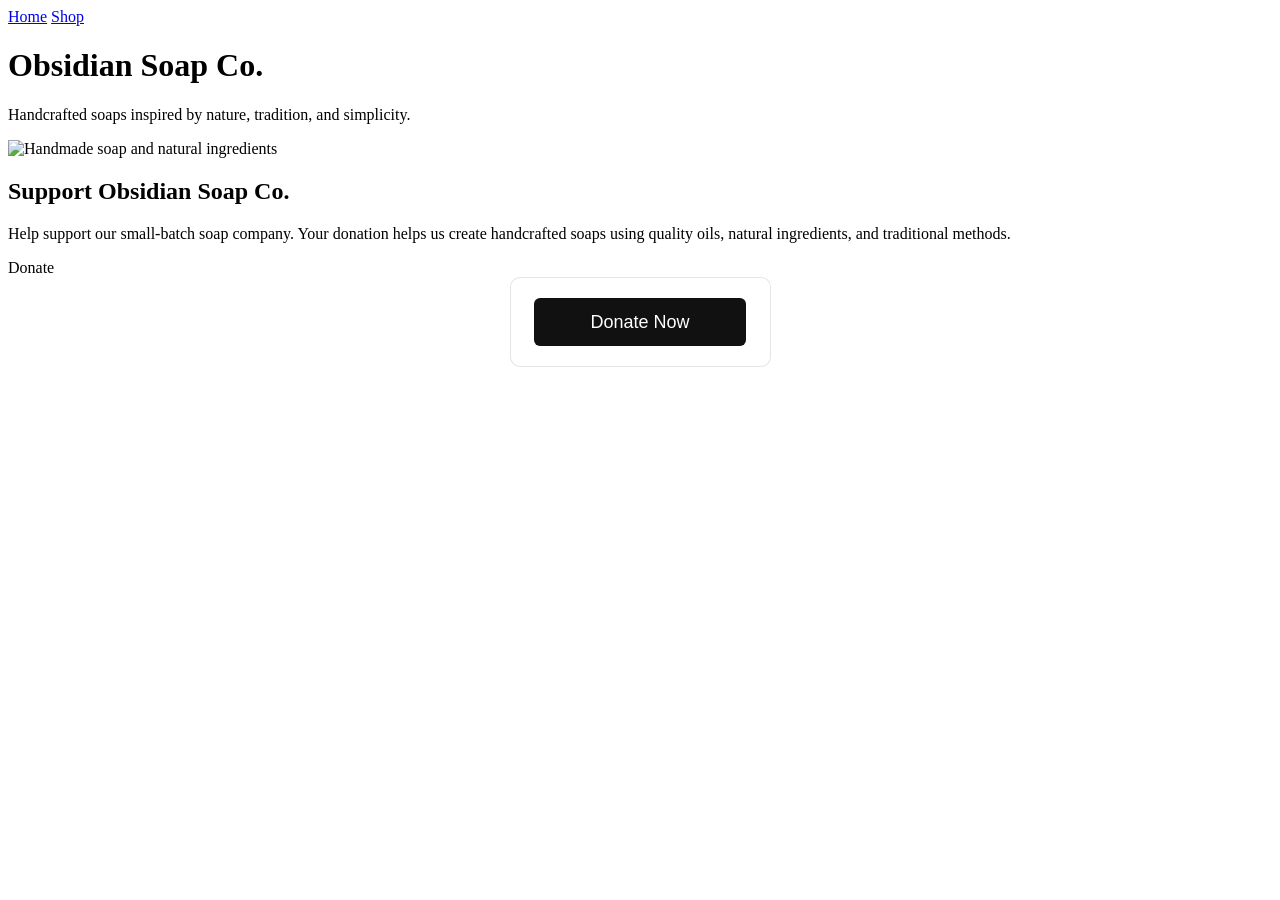
==== shop.html @ 2a1c5272 "Update shop.html" ====
<!DOCTYPE html>
<html>
<head>
    <title>Obsidian Soap Co. | Shop</title>
    <link rel="stylesheet" href="style.css">
</head>

<body>

<nav>
    <a href="index.html">Home</a>
    <a href="shop.html">Shop</a>
</nav>


<header class="shop-header">
    <h1>Obsidian Soap Co.</h1>
    <p>Handcrafted soaps inspired by nature, tradition, and simplicity.</p>
</header>


<section class="products">

    <div class="product-card">

        <img src="https://pixabay.com/images/download/x-2055680_1920.jpg" 
        alt="Handmade soap and natural ingredients">


        <div class="product-info">

            <h2>Support Obsidian Soap Co.</h2>

            <p>
                Help support our small-batch soap company. 
                Your donation helps us create handcrafted soaps 
                using quality oils, natural ingredients, and traditional methods.
            </p>


            <div class="price">
                Donate
            </div>


            <!-- Square Payment Button -->
            <div style="
              overflow: auto;
              display: flex;
              flex-direction: column;
              justify-content: flex-end;
              align-items: center;
              width: 259px;
              background: #FFFFFF;
              border: 1px solid rgba(0, 0, 0, 0.1);
              border-radius: 10px;
              font-family: Helvetica, Arial, sans-serif;
              margin:auto;
              ">

              <div style="padding:20px;">

                <a target="_blank" 
                href="https://square.link/u/G4hGdfsR?src=embed"
                style="
                display:inline-block;
                font-size:18px;
                line-height:48px;
                height:48px;
                color:white;
                min-width:212px;
                background-color:#111;
                text-align:center;
                text-decoration:none;
                border-radius:6px;
                ">
                Donate Now
                </a>

              </div>

            </div>


        </div>

    </div>

</section>


</body>
</html>
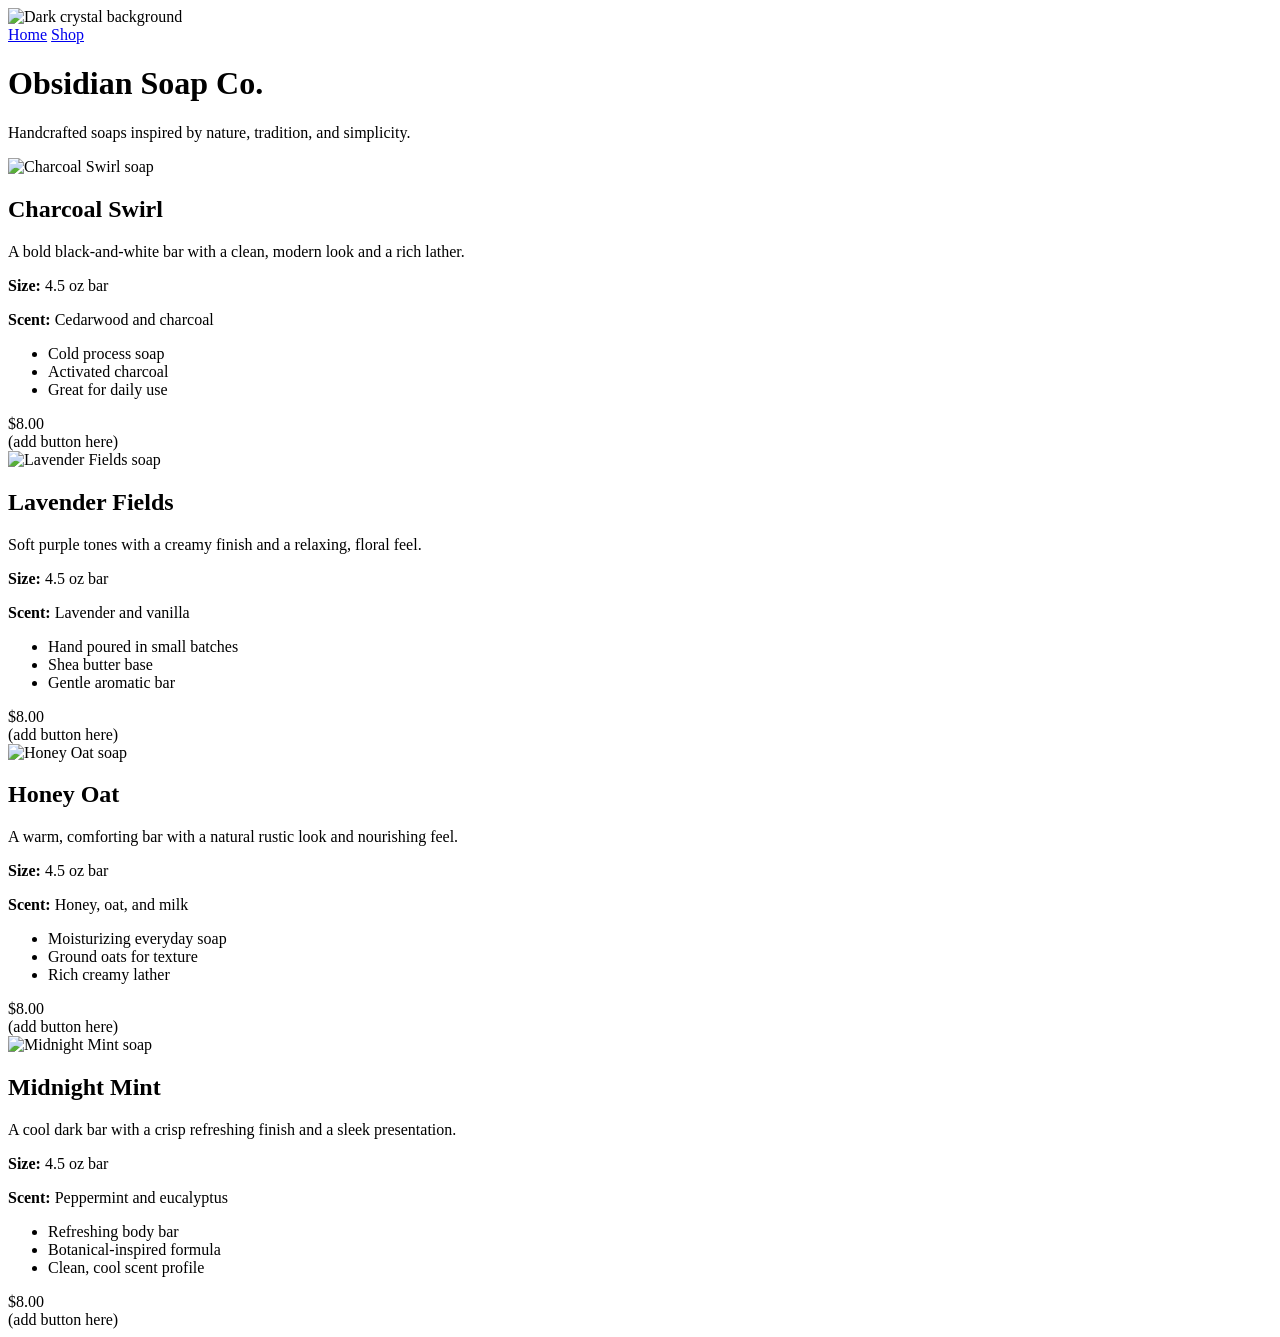
==== commit cedb6684: "Update shop.html" ====
--- a/shop.html
+++ b/shop.html
@@ -1,93 +1,138 @@
 <!DOCTYPE html>
-<html>
+<html lang="en">
 <head>
+    <meta charset="UTF-8">
+    <meta name="viewport" content="width=device-width, initial-scale=1.0">
+    <meta name="viewport" content="width=device-width, initial-scale=1.0">
     <title>Obsidian Soap Co. | Shop</title>
     <link rel="stylesheet" href="style.css">
+    <link rel="preconnect" href="https://fonts.googleapis.com">
+    <link rel="preconnect" href="https://fonts.gstatic.com" crossorigin>
+    <link href="https://fonts.googleapis.com/css2?family=Playfair+Display:wght@700;800&family=Poppins:wght@300;400;500;600&display=swap" rel="stylesheet">
 </head>
-
 <body>
 
-<nav>
+<div class="page-bg">
+    <img src="images/shop-back-ground.jpg" alt="Dark crystal background">
+</div>
+<div class="page-overlay"></div>
+
+<nav class="top-nav">
     <a href="index.html">Home</a>
     <a href="shop.html">Shop</a>
 </nav>
-
 
 <header class="shop-header">
     <h1>Obsidian Soap Co.</h1>
     <p>Handcrafted soaps inspired by nature, tradition, and simplicity.</p>
 </header>
 
+<main class="shop-main">
 
-<section class="products">
+    <section class="products">
 
-    <div class="product-card">
+        <article class="product-card">
+            <img src="images/soap1.jpg" alt="Charcoal Swirl soap">
+            <div class="product-info">
+                <h2>Charcoal Swirl</h2>
+                <p class="description">
+                    A bold black-and-white bar with a clean, modern look and a rich lather.
+                </p>
 
-        <img src="https://pixabay.com/images/download/x-2055680_1920.jpg" 
-        alt="Handmade soap and natural ingredients">
+                <p><strong>Size:</strong> 4.5 oz bar</p>
+                <p><strong>Scent:</strong> Cedarwood and charcoal</p>
 
+                <ul class="product-list">
+                    <li>Cold process soap</li>
+                    <li>Activated charcoal</li>
+                    <li>Great for daily use</li>
+                </ul>
 
-        <div class="product-info">
+                <div class="price">$8.00</div>
 
-            <h2>Support Obsidian Soap Co.</h2>
+                <div class="square-placeholder">
+                    (add button here)
+                </div>
+            </div>
+        </article>
 
-            <p>
-                Help support our small-batch soap company. 
-                Your donation helps us create handcrafted soaps 
-                using quality oils, natural ingredients, and traditional methods.
-            </p>
+        <article class="product-card">
+            <img src="images/soap2.jpg" alt="Lavender Fields soap">
+            <div class="product-info">
+                <h2>Lavender Fields</h2>
+                <p class="description">
+                    Soft purple tones with a creamy finish and a relaxing, floral feel.
+                </p>
 
+                <p><strong>Size:</strong> 4.5 oz bar</p>
+                <p><strong>Scent:</strong> Lavender and vanilla</p>
 
-            <div class="price">
-                Donate
+                <ul class="product-list">
+                    <li>Hand poured in small batches</li>
+                    <li>Shea butter base</li>
+                    <li>Gentle aromatic bar</li>
+                </ul>
+
+                <div class="price">$8.00</div>
+
+                <div class="square-placeholder">
+                    (add button here)
+                </div>
             </div>
+        </article>
 
+        <article class="product-card">
+            <img src="images/soap3.jpg" alt="Honey Oat soap">
+            <div class="product-info">
+                <h2>Honey Oat</h2>
+                <p class="description">
+                    A warm, comforting bar with a natural rustic look and nourishing feel.
+                </p>
 
-            <!-- Square Payment Button -->
-            <div style="
-              overflow: auto;
-              display: flex;
-              flex-direction: column;
-              justify-content: flex-end;
-              align-items: center;
-              width: 259px;
-              background: #FFFFFF;
-              border: 1px solid rgba(0, 0, 0, 0.1);
-              border-radius: 10px;
-              font-family: Helvetica, Arial, sans-serif;
-              margin:auto;
-              ">
+                <p><strong>Size:</strong> 4.5 oz bar</p>
+                <p><strong>Scent:</strong> Honey, oat, and milk</p>
 
-              <div style="padding:20px;">
+                <ul class="product-list">
+                    <li>Moisturizing everyday soap</li>
+                    <li>Ground oats for texture</li>
+                    <li>Rich creamy lather</li>
+                </ul>
 
-                <a target="_blank" 
-                href="https://square.link/u/G4hGdfsR?src=embed"
-                style="
-                display:inline-block;
-                font-size:18px;
-                line-height:48px;
-                height:48px;
-                color:white;
-                min-width:212px;
-                background-color:#111;
-                text-align:center;
-                text-decoration:none;
-                border-radius:6px;
-                ">
-                Donate Now
-                </a>
+                <div class="price">$8.00</div>
 
-              </div>
+                <div class="square-placeholder">
+                    (add button here)
+                </div>
+            </div>
+        </article>
 
+        <article class="product-card">
+            <img src="images/soap4.jpg" alt="Midnight Mint soap">
+            <div class="product-info">
+                <h2>Midnight Mint</h2>
+                <p class="description">
+                    A cool dark bar with a crisp refreshing finish and a sleek presentation.
+                </p>
+
+                <p><strong>Size:</strong> 4.5 oz bar</p>
+                <p><strong>Scent:</strong> Peppermint and eucalyptus</p>
+
+                <ul class="product-list">
+                    <li>Refreshing body bar</li>
+                    <li>Botanical-inspired formula</li>
+                    <li>Clean, cool scent profile</li>
+                </ul>
+
+                <div class="price">$8.00</div>
+
+                <div class="square-placeholder">
+                    (add button here)
+                </div>
             </div>
+        </article>
 
-
-        </div>
-
-    </div>
-
-</section>
-
+    </section>
+</main>
 
 </body>
 </html>
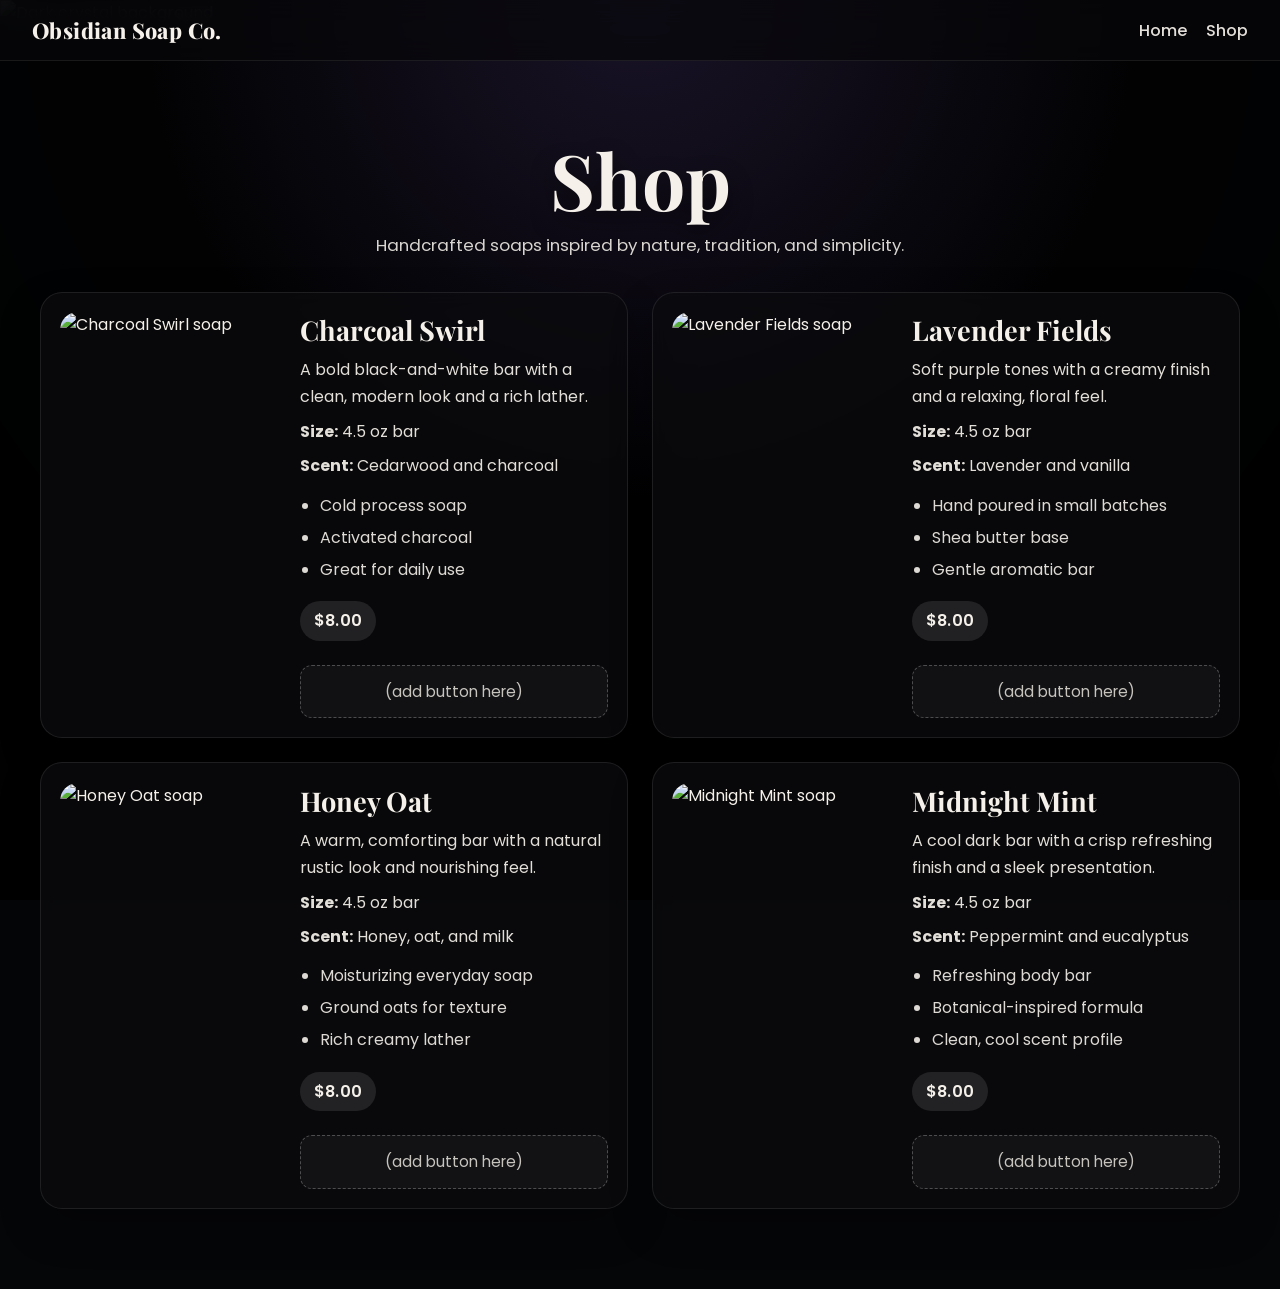
==== commit e5003110: "Update shop.html" ====
--- a/shop.html
+++ b/shop.html
@@ -3,34 +3,34 @@
 <head>
     <meta charset="UTF-8">
     <meta name="viewport" content="width=device-width, initial-scale=1.0">
-    <meta name="viewport" content="width=device-width, initial-scale=1.0">
     <title>Obsidian Soap Co. | Shop</title>
-    <link rel="stylesheet" href="style.css">
+    <link rel="stylesheet" href="css/style.css">
     <link rel="preconnect" href="https://fonts.googleapis.com">
     <link rel="preconnect" href="https://fonts.gstatic.com" crossorigin>
     <link href="https://fonts.googleapis.com/css2?family=Playfair+Display:wght@700;800&family=Poppins:wght@300;400;500;600&display=swap" rel="stylesheet">
 </head>
-<body>
+<body class="shop-page">
+
+<header class="site-header">
+    <div class="logo">Obsidian Soap Co.</div>
+    <nav>
+        <a href="index.html">Home</a>
+        <a href="shop.html">Shop</a>
+    </nav>
+</header>
 
 <div class="page-bg">
     <img src="images/shop-back-ground.jpg" alt="Dark crystal background">
 </div>
 <div class="page-overlay"></div>
 
-<nav class="top-nav">
-    <a href="index.html">Home</a>
-    <a href="shop.html">Shop</a>
-</nav>
-
-<header class="shop-header">
-    <h1>Obsidian Soap Co.</h1>
-    <p>Handcrafted soaps inspired by nature, tradition, and simplicity.</p>
-</header>
-
 <main class="shop-main">
+    <header class="shop-header">
+        <h1>Shop</h1>
+        <p>Handcrafted soaps inspired by nature, tradition, and simplicity.</p>
+    </header>
 
     <section class="products">
-
         <article class="product-card">
             <img src="images/soap1.jpg" alt="Charcoal Swirl soap">
             <div class="product-info">
@@ -38,21 +38,15 @@
                 <p class="description">
                     A bold black-and-white bar with a clean, modern look and a rich lather.
                 </p>
-
                 <p><strong>Size:</strong> 4.5 oz bar</p>
                 <p><strong>Scent:</strong> Cedarwood and charcoal</p>
-
                 <ul class="product-list">
                     <li>Cold process soap</li>
                     <li>Activated charcoal</li>
                     <li>Great for daily use</li>
                 </ul>
-
                 <div class="price">$8.00</div>
-
-                <div class="square-placeholder">
-                    (add button here)
-                </div>
+                <div class="square-placeholder">(add button here)</div>
             </div>
         </article>
 
@@ -63,21 +57,15 @@
                 <p class="description">
                     Soft purple tones with a creamy finish and a relaxing, floral feel.
                 </p>
-
                 <p><strong>Size:</strong> 4.5 oz bar</p>
                 <p><strong>Scent:</strong> Lavender and vanilla</p>
-
                 <ul class="product-list">
                     <li>Hand poured in small batches</li>
                     <li>Shea butter base</li>
                     <li>Gentle aromatic bar</li>
                 </ul>
-
                 <div class="price">$8.00</div>
-
-                <div class="square-placeholder">
-                    (add button here)
-                </div>
+                <div class="square-placeholder">(add button here)</div>
             </div>
         </article>
 
@@ -88,21 +76,15 @@
                 <p class="description">
                     A warm, comforting bar with a natural rustic look and nourishing feel.
                 </p>
-
                 <p><strong>Size:</strong> 4.5 oz bar</p>
                 <p><strong>Scent:</strong> Honey, oat, and milk</p>
-
                 <ul class="product-list">
                     <li>Moisturizing everyday soap</li>
                     <li>Ground oats for texture</li>
                     <li>Rich creamy lather</li>
                 </ul>
-
                 <div class="price">$8.00</div>
-
-                <div class="square-placeholder">
-                    (add button here)
-                </div>
+                <div class="square-placeholder">(add button here)</div>
             </div>
         </article>
 
@@ -113,24 +95,17 @@
                 <p class="description">
                     A cool dark bar with a crisp refreshing finish and a sleek presentation.
                 </p>
-
                 <p><strong>Size:</strong> 4.5 oz bar</p>
                 <p><strong>Scent:</strong> Peppermint and eucalyptus</p>
-
                 <ul class="product-list">
                     <li>Refreshing body bar</li>
                     <li>Botanical-inspired formula</li>
                     <li>Clean, cool scent profile</li>
                 </ul>
-
                 <div class="price">$8.00</div>
-
-                <div class="square-placeholder">
-                    (add button here)
-                </div>
+                <div class="square-placeholder">(add button here)</div>
             </div>
         </article>
-
     </section>
 </main>
 
--- a/css/style.css
+++ b/css/style.css
@@ -0,0 +1,348 @@
+* {
+  box-sizing: border-box;
+}
+
+html {
+  scroll-behavior: smooth;
+}
+
+body {
+  margin: 0;
+  font-family: 'Poppins', sans-serif;
+  background: #f2efe9;
+  color: #161616;
+}
+
+a {
+  color: inherit;
+}
+
+.site-header {
+  position: sticky;
+  top: 0;
+  z-index: 1000;
+  display: flex;
+  align-items: center;
+  justify-content: space-between;
+  gap: 1rem;
+  padding: 1rem 2rem;
+  background: rgba(8, 8, 10, 0.72);
+  backdrop-filter: blur(12px);
+  border-bottom: 1px solid rgba(255, 255, 255, 0.08);
+}
+
+.logo {
+  font-family: 'Playfair Display', serif;
+  font-size: 1.35rem;
+  font-weight: 800;
+  color: #f6f1ea;
+  letter-spacing: 0.4px;
+}
+
+nav {
+  display: flex;
+  gap: 1.2rem;
+  flex-wrap: wrap;
+}
+
+nav a {
+  text-decoration: none;
+  font-weight: 500;
+  color: #f6f1ea;
+  opacity: 0.92;
+  transition: opacity 0.2s ease;
+}
+
+nav a:hover {
+  opacity: 0.6;
+}
+
+/* HOME */
+.home-page {
+  background: #050608;
+}
+
+.home-hero {
+  position: relative;
+  min-height: 100vh;
+  overflow: hidden;
+  display: flex;
+  align-items: center;
+  justify-content: center;
+  padding: 3rem 1.5rem;
+  background: #050608;
+}
+
+.home-hero .hero-bg {
+  position: absolute;
+  inset: 0;
+  width: 100%;
+  height: 100%;
+  object-fit: cover;
+  object-position: center center;
+  z-index: 0;
+  transform: scale(1.18);
+  filter: brightness(0.58) contrast(1.1);
+}
+
+.home-hero .hero-overlay {
+  position: absolute;
+  inset: 0;
+  z-index: 1;
+  background:
+    radial-gradient(circle at 50% 30%, rgba(255,255,255,0.10), rgba(0,0,0,0.36) 35%, rgba(0,0,0,0.78) 100%);
+}
+
+.home-hero .hero-content {
+  position: relative;
+  z-index: 2;
+  width: 100%;
+  max-width: 1400px;
+  min-height: 85vh;
+  display: flex;
+  flex-direction: column;
+  align-items: center;
+  justify-content: center;
+  text-align: center;
+}
+
+.hero-title {
+  margin: 0 0 2rem;
+  font-family: 'Playfair Display', serif;
+  font-size: clamp(2.8rem, 6vw, 6rem);
+  line-height: 1;
+  color: #f7f2ea;
+  text-shadow: 0 10px 24px rgba(0,0,0,0.5);
+}
+
+.soap-grid {
+  width: 100%;
+  display: flex;
+  align-items: center;
+  justify-content: space-between;
+  gap: 2rem;
+}
+
+.soap-stack {
+  display: flex;
+  flex-direction: column;
+  gap: 1rem;
+}
+
+.soap-stack img {
+  width: 170px;
+  height: 170px;
+  object-fit: cover;
+  border-radius: 20px;
+  box-shadow: 0 18px 40px rgba(0,0,0,0.35);
+  border: 1px solid rgba(255,255,255,0.12);
+}
+
+.shop-button {
+  display: inline-block;
+  padding: 0.9rem 1.6rem;
+  border-radius: 999px;
+  text-decoration: none;
+  font-weight: 600;
+  color: #fff;
+  background: rgba(255,255,255,0.12);
+  border: 1px solid rgba(255,255,255,0.22);
+  backdrop-filter: blur(10px);
+}
+
+/* ABOUT */
+.about-section {
+  padding: 6rem 1.5rem 7rem;
+  background: #f2efe9;
+  color: #161616;
+}
+
+.about-inner {
+  max-width: 900px;
+  margin: 0 auto;
+}
+
+.about-inner h2 {
+  font-family: 'Playfair Display', serif;
+  font-size: clamp(2rem, 4vw, 3rem);
+  margin: 0 0 1rem;
+}
+
+.about-inner p {
+  margin: 0;
+  max-width: 700px;
+  font-size: 1.05rem;
+  line-height: 1.8;
+}
+
+/* SHOP */
+.shop-page {
+  background: #050608;
+  color: #f5f1ea;
+  overflow-x: hidden;
+}
+
+.page-bg {
+  position: fixed;
+  inset: 0;
+  z-index: -2;
+}
+
+.page-bg img {
+  width: 100%;
+  height: 100%;
+  object-fit: cover;
+  object-position: center center;
+  filter: brightness(0.38) contrast(1.1);
+}
+
+.page-overlay {
+  position: fixed;
+  inset: 0;
+  z-index: -1;
+  background:
+    radial-gradient(circle at top, rgba(120, 80, 180, 0.18), rgba(0, 0, 0, 0.55) 45%, rgba(0, 0, 0, 0.82) 100%);
+}
+
+.shop-main {
+  padding: 1rem 1.25rem 5rem;
+}
+
+.shop-header {
+  text-align: center;
+  padding: 4rem 1.5rem 2rem;
+  max-width: 900px;
+  margin: 0 auto;
+}
+
+.shop-header h1 {
+  margin: 0 0 0.75rem;
+  font-family: 'Playfair Display', serif;
+  font-size: clamp(2.5rem, 6vw, 4.8rem);
+  line-height: 1;
+  text-shadow: 0 10px 24px rgba(0,0,0,0.45);
+}
+
+.shop-header p {
+  margin: 0 auto;
+  max-width: 720px;
+  font-size: 1.05rem;
+  line-height: 1.8;
+  color: rgba(245, 241, 234, 0.88);
+}
+
+.products {
+  max-width: 1200px;
+  margin: 0 auto;
+  display: grid;
+  grid-template-columns: repeat(2, minmax(0, 1fr));
+  gap: 1.5rem;
+}
+
+.product-card {
+  display: grid;
+  grid-template-columns: 220px 1fr;
+  gap: 1.25rem;
+  padding: 1.2rem;
+  border-radius: 22px;
+  background: rgba(12, 12, 14, 0.72);
+  border: 1px solid rgba(255, 255, 255, 0.09);
+  box-shadow: 0 18px 40px rgba(0,0,0,0.28);
+  backdrop-filter: blur(10px);
+}
+
+.product-card img {
+  width: 100%;
+  height: 100%;
+  min-height: 250px;
+  object-fit: cover;
+  border-radius: 18px;
+  display: block;
+}
+
+.product-info h2 {
+  margin: 0 0 0.5rem;
+  font-family: 'Playfair Display', serif;
+  font-size: 1.7rem;
+}
+
+.description {
+  margin: 0 0 1rem;
+  color: rgba(245, 241, 234, 0.86);
+  line-height: 1.7;
+}
+
+.product-info p {
+  margin: 0 0 0.55rem;
+  color: rgba(245, 241, 234, 0.92);
+}
+
+.product-list {
+  margin: 0.9rem 0 1rem;
+  padding-left: 1.25rem;
+  color: rgba(245, 241, 234, 0.9);
+}
+
+.product-list li {
+  margin-bottom: 0.45rem;
+}
+
+.price {
+  display: inline-block;
+  margin-top: 0.2rem;
+  margin-bottom: 1rem;
+  padding: 0.45rem 0.85rem;
+  border-radius: 999px;
+  background: rgba(255, 255, 255, 0.1);
+  font-weight: 600;
+  letter-spacing: 0.3px;
+}
+
+.square-placeholder {
+  margin-top: 0.5rem;
+  padding: 0.9rem 1rem;
+  border: 1px dashed rgba(255, 255, 255, 0.25);
+  border-radius: 12px;
+  color: rgba(245, 241, 234, 0.8);
+  text-align: center;
+  font-size: 0.95rem;
+  background: rgba(255, 255, 255, 0.04);
+}
+
+@media (max-width: 980px) {
+  .products {
+    grid-template-columns: 1fr;
+  }
+}
+
+@media (max-width: 720px) {
+  .site-header {
+    flex-direction: column;
+    text-align: center;
+  }
+
+  nav {
+    justify-content: center;
+  }
+
+  .soap-grid {
+    flex-direction: column;
+  }
+
+  .soap-stack {
+    flex-direction: row;
+  }
+
+  .soap-stack img {
+    width: 110px;
+    height: 110px;
+  }
+
+  .product-card {
+    grid-template-columns: 1fr;
+  }
+
+  .product-card img {
+    min-height: 220px;
+  }
+}
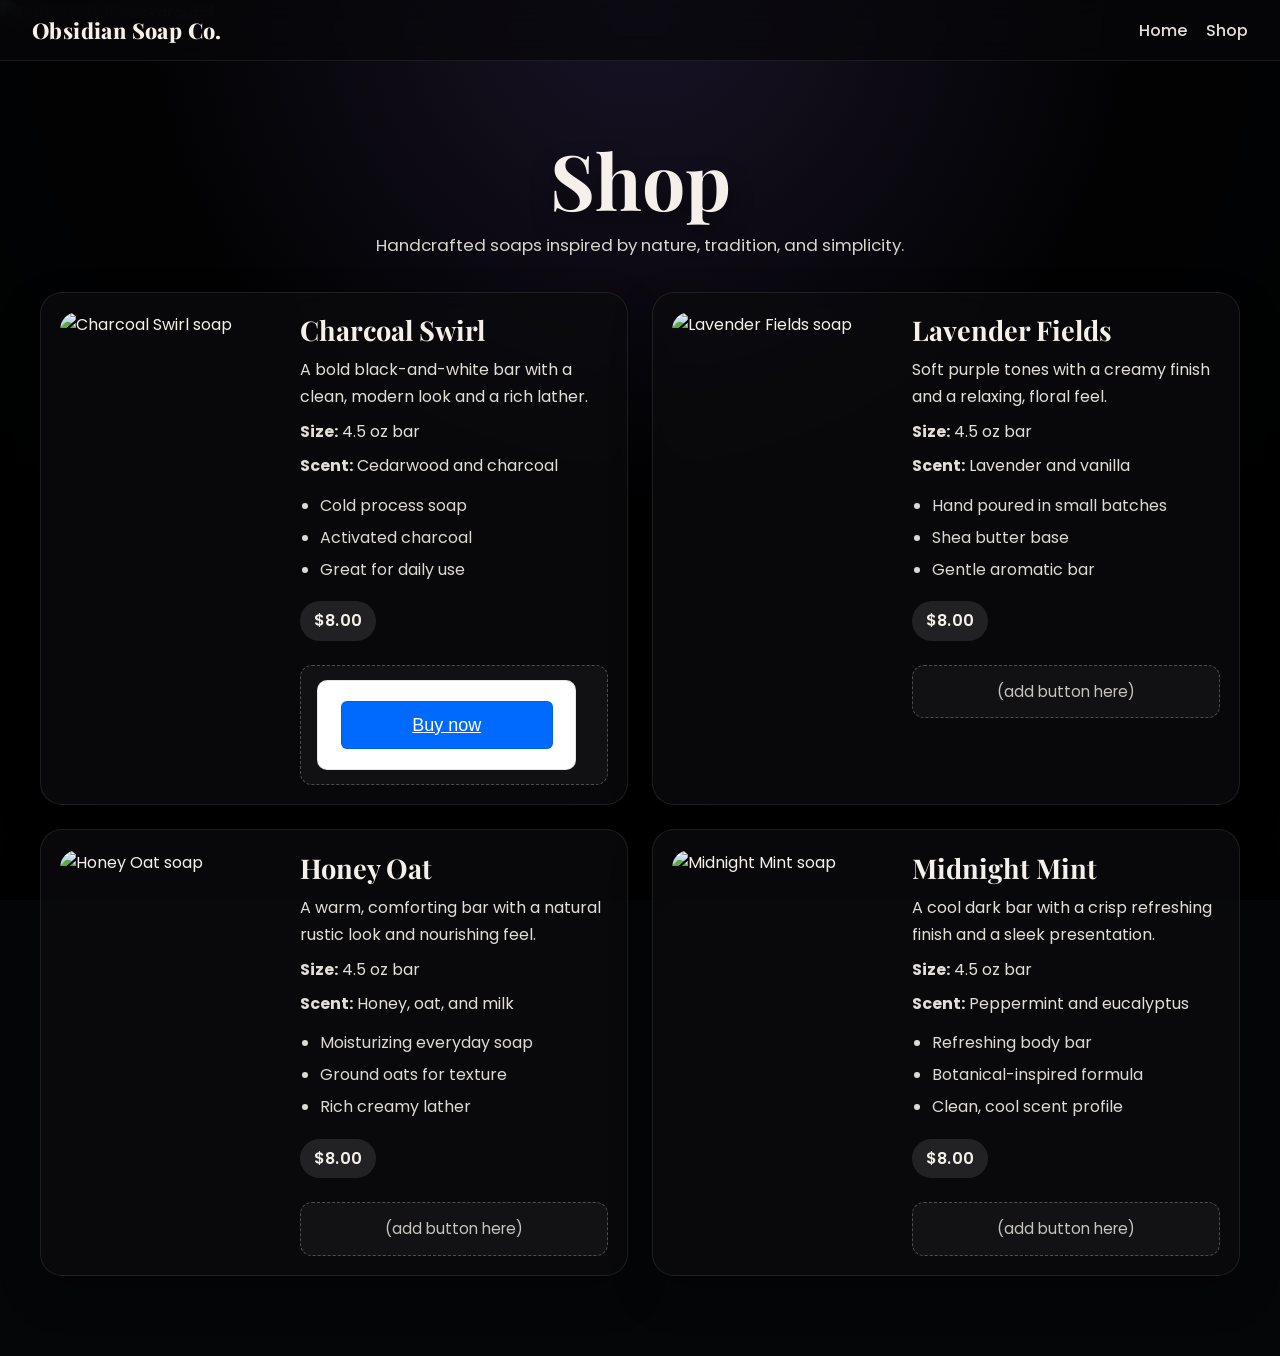
==== commit 3e9f0717: "Update shop.html" ====
--- a/shop.html
+++ b/shop.html
@@ -1,112 +1,131 @@
 <!DOCTYPE html>
 <html lang="en">
 <head>
-    <meta charset="UTF-8">
-    <meta name="viewport" content="width=device-width, initial-scale=1.0">
-    <title>Obsidian Soap Co. | Shop</title>
-    <link rel="stylesheet" href="css/style.css">
-    <link rel="preconnect" href="https://fonts.googleapis.com">
-    <link rel="preconnect" href="https://fonts.gstatic.com" crossorigin>
-    <link href="https://fonts.googleapis.com/css2?family=Playfair+Display:wght@700;800&family=Poppins:wght@300;400;500;600&display=swap" rel="stylesheet">
+  <meta charset="UTF-8">
+  <meta name="viewport" content="width=device-width, initial-scale=1.0">
+  <title>Obsidian Soap Co. | Shop</title>
+  <link rel="stylesheet" href="css/style.css">
+  <link rel="preconnect" href="https://fonts.googleapis.com">
+  <link rel="preconnect" href="https://fonts.gstatic.com" crossorigin>
+  <link href="https://fonts.googleapis.com/css2?family=Playfair+Display:wght@700;800&family=Poppins:wght@300;400;500;600&display=swap" rel="stylesheet">
 </head>
 <body class="shop-page">
 
 <header class="site-header">
-    <div class="logo">Obsidian Soap Co.</div>
-    <nav>
-        <a href="index.html">Home</a>
-        <a href="shop.html">Shop</a>
-    </nav>
+  <div class="logo">Obsidian Soap Co.</div>
+  <nav>
+    <a href="index.html">Home</a>
+    <a href="shop.html">Shop</a>
+  </nav>
 </header>
 
 <div class="page-bg">
-    <img src="images/shop-back-ground.jpg" alt="Dark crystal background">
+  <img src="images/image-2.jpg" alt="Dark crystal background">
 </div>
 <div class="page-overlay"></div>
 
 <main class="shop-main">
-    <header class="shop-header">
-        <h1>Shop</h1>
-        <p>Handcrafted soaps inspired by nature, tradition, and simplicity.</p>
-    </header>
+  <header class="shop-header">
+    <h1>Shop</h1>
+    <p>Handcrafted soaps inspired by nature, tradition, and simplicity.</p>
+  </header>
 
-    <section class="products">
-        <article class="product-card">
-            <img src="images/soap1.jpg" alt="Charcoal Swirl soap">
-            <div class="product-info">
-                <h2>Charcoal Swirl</h2>
-                <p class="description">
-                    A bold black-and-white bar with a clean, modern look and a rich lather.
-                </p>
-                <p><strong>Size:</strong> 4.5 oz bar</p>
-                <p><strong>Scent:</strong> Cedarwood and charcoal</p>
-                <ul class="product-list">
-                    <li>Cold process soap</li>
-                    <li>Activated charcoal</li>
-                    <li>Great for daily use</li>
-                </ul>
-                <div class="price">$8.00</div>
-                <div class="square-placeholder">(add button here)</div>
-            </div>
-        </article>
+  <section class="products">
+    <article class="product-card">
+      <img src="images/image.jpg" alt="Charcoal Swirl soap">
+      <div class="product-info">
+        <h2>Charcoal Swirl</h2>
+        <p class="description">A bold black-and-white bar with a clean, modern look and a rich lather.</p>
+        <p><strong>Size:</strong> 4.5 oz bar</p>
+        <p><strong>Scent:</strong> Cedarwood and charcoal</p>
+        <ul class="product-list">
+          <li>Cold process soap</li>
+          <li>Activated charcoal</li>
+          <li>Great for daily use</li>
+        </ul>
+        <div class="price">$8.00</div>
+        <div class="square-placeholder"><div style="
+  overflow: auto;
+  display: flex;
+  flex-direction: column;
+  justify-content: flex-end;
+  align-items: center;
+  width: 259px;
+  background: #FFFFFF;
+  border: 1px solid rgba(0, 0, 0, 0.1);
+  box-shadow: -2px 10px 5px rgba(0, 0, 0, 0);
+  border-radius: 10px;
+  font-family: SQ Market, SQ Market, Helvetica, Arial, sans-serif;
+  ">
+  <div style="padding: 20px;">
+    <a target="_blank" href="https://square.link/u/BPQcUP77?src=embed" style="
+    display: inline-block;
+    font-size: 18px;
+    line-height: 48px;
+    height: 48px;
+    color: #ffffff;
+    min-width: 212px;
+    background-color: #006aff;
+    text-align: center;
+    box-shadow: 0 0 0 1px rgba(0,0,0,.1) inset;
+    border-radius: 6px;
+  ">Buy now</a>
+  </div>
+</div></div>
+      </div>
+    </article>
 
-        <article class="product-card">
-            <img src="images/soap2.jpg" alt="Lavender Fields soap">
-            <div class="product-info">
-                <h2>Lavender Fields</h2>
-                <p class="description">
-                    Soft purple tones with a creamy finish and a relaxing, floral feel.
-                </p>
-                <p><strong>Size:</strong> 4.5 oz bar</p>
-                <p><strong>Scent:</strong> Lavender and vanilla</p>
-                <ul class="product-list">
-                    <li>Hand poured in small batches</li>
-                    <li>Shea butter base</li>
-                    <li>Gentle aromatic bar</li>
-                </ul>
-                <div class="price">$8.00</div>
-                <div class="square-placeholder">(add button here)</div>
-            </div>
-        </article>
+    <article class="product-card">
+      <img src="images/image-2.jpg" alt="Lavender Fields soap">
+      <div class="product-info">
+        <h2>Lavender Fields</h2>
+        <p class="description">Soft purple tones with a creamy finish and a relaxing, floral feel.</p>
+        <p><strong>Size:</strong> 4.5 oz bar</p>
+        <p><strong>Scent:</strong> Lavender and vanilla</p>
+        <ul class="product-list">
+          <li>Hand poured in small batches</li>
+          <li>Shea butter base</li>
+          <li>Gentle aromatic bar</li>
+        </ul>
+        <div class="price">$8.00</div>
+        <div class="square-placeholder">(add button here)</div>
+      </div>
+    </article>
 
-        <article class="product-card">
-            <img src="images/soap3.jpg" alt="Honey Oat soap">
-            <div class="product-info">
-                <h2>Honey Oat</h2>
-                <p class="description">
-                    A warm, comforting bar with a natural rustic look and nourishing feel.
-                </p>
-                <p><strong>Size:</strong> 4.5 oz bar</p>
-                <p><strong>Scent:</strong> Honey, oat, and milk</p>
-                <ul class="product-list">
-                    <li>Moisturizing everyday soap</li>
-                    <li>Ground oats for texture</li>
-                    <li>Rich creamy lather</li>
-                </ul>
-                <div class="price">$8.00</div>
-                <div class="square-placeholder">(add button here)</div>
-            </div>
-        </article>
+    <article class="product-card">
+      <img src="images/image.jpg" alt="Honey Oat soap">
+      <div class="product-info">
+        <h2>Honey Oat</h2>
+        <p class="description">A warm, comforting bar with a natural rustic look and nourishing feel.</p>
+        <p><strong>Size:</strong> 4.5 oz bar</p>
+        <p><strong>Scent:</strong> Honey, oat, and milk</p>
+        <ul class="product-list">
+          <li>Moisturizing everyday soap</li>
+          <li>Ground oats for texture</li>
+          <li>Rich creamy lather</li>
+        </ul>
+        <div class="price">$8.00</div>
+        <div class="square-placeholder">(add button here)</div>
+      </div>
+    </article>
 
-        <article class="product-card">
-            <img src="images/soap4.jpg" alt="Midnight Mint soap">
-            <div class="product-info">
-                <h2>Midnight Mint</h2>
-                <p class="description">
-                    A cool dark bar with a crisp refreshing finish and a sleek presentation.
-                </p>
-                <p><strong>Size:</strong> 4.5 oz bar</p>
-                <p><strong>Scent:</strong> Peppermint and eucalyptus</p>
-                <ul class="product-list">
-                    <li>Refreshing body bar</li>
-                    <li>Botanical-inspired formula</li>
-                    <li>Clean, cool scent profile</li>
-                </ul>
-                <div class="price">$8.00</div>
-                <div class="square-placeholder">(add button here)</div>
-            </div>
-        </article>
-    </section>
+    <article class="product-card">
+      <img src="images/image-2.jpg" alt="Midnight Mint soap">
+      <div class="product-info">
+        <h2>Midnight Mint</h2>
+        <p class="description">A cool dark bar with a crisp refreshing finish and a sleek presentation.</p>
+        <p><strong>Size:</strong> 4.5 oz bar</p>
+        <p><strong>Scent:</strong> Peppermint and eucalyptus</p>
+        <ul class="product-list">
+          <li>Refreshing body bar</li>
+          <li>Botanical-inspired formula</li>
+          <li>Clean, cool scent profile</li>
+        </ul>
+        <div class="price">$8.00</div>
+        <div class="square-placeholder">(add button here)</div>
+      </div>
+    </article>
+  </section>
 </main>
 
 </body>
--- a/css/style.css
+++ b/css/style.css
@@ -150,7 +150,6 @@
   backdrop-filter: blur(10px);
 }
 
-/* ABOUT */
 .about-section {
   padding: 6rem 1.5rem 7rem;
   background: #f2efe9;
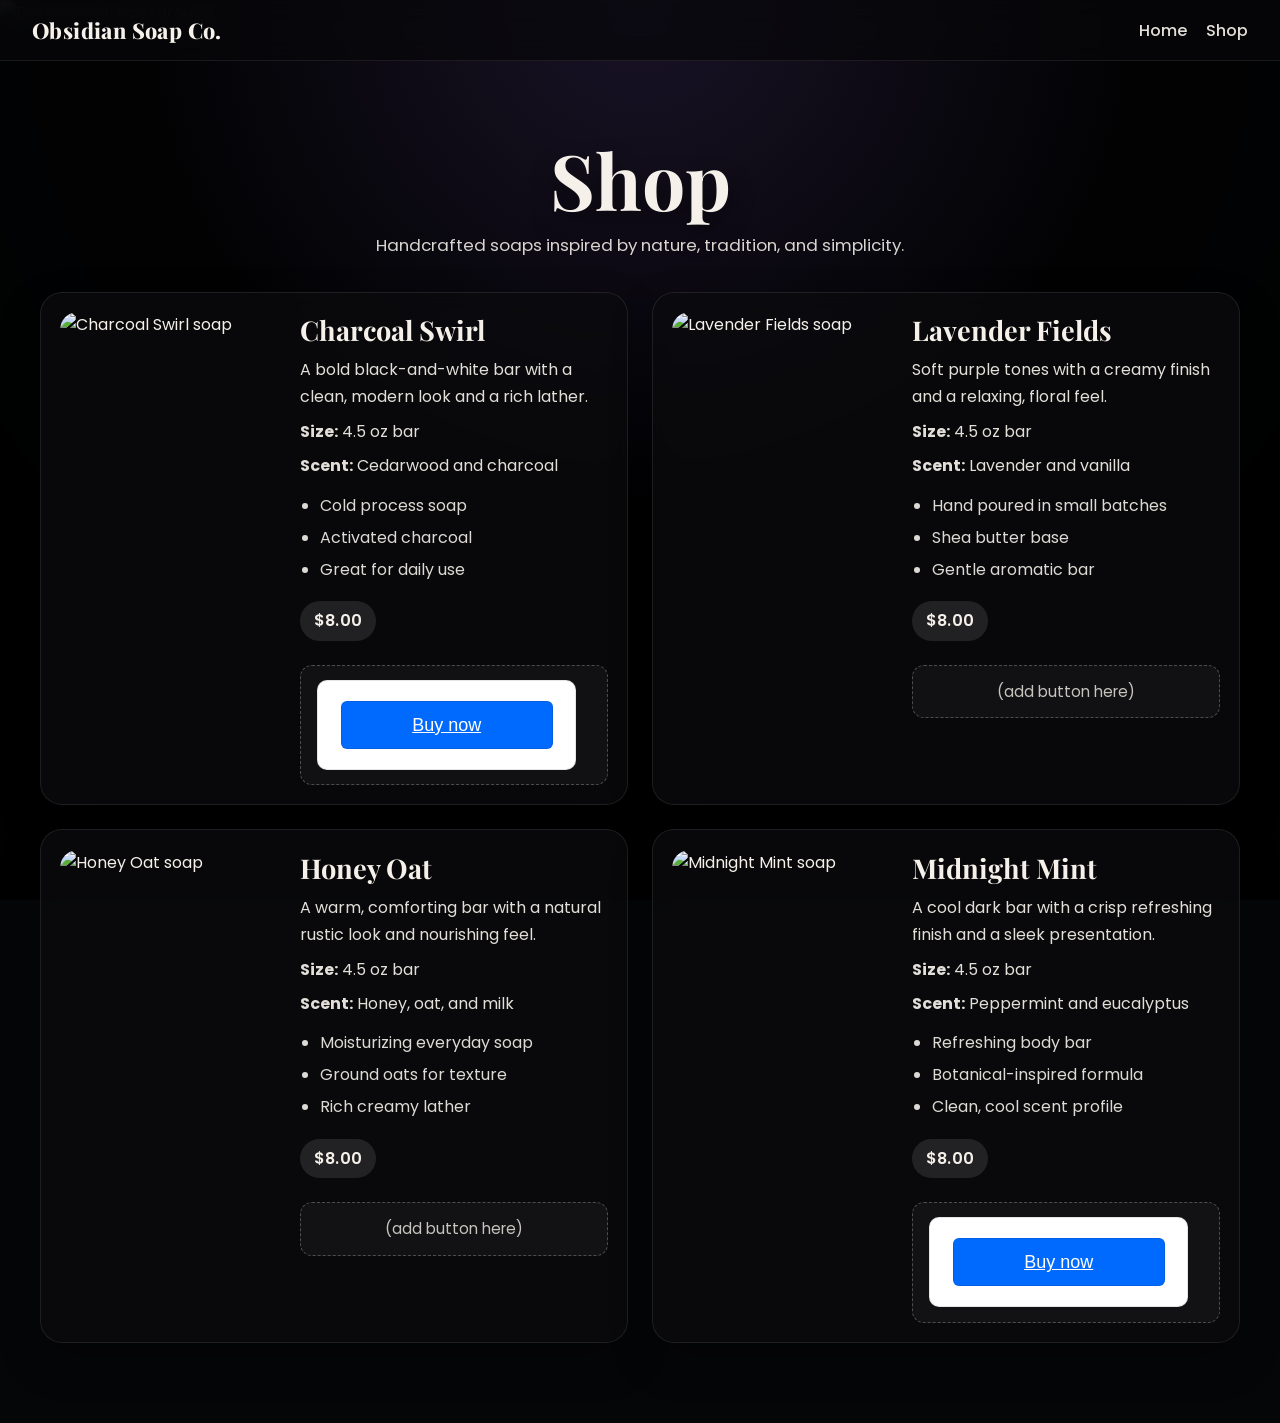
==== commit 548b49ce: "Update shop.html" ====
--- a/shop.html
+++ b/shop.html
@@ -122,7 +122,34 @@
           <li>Clean, cool scent profile</li>
         </ul>
         <div class="price">$8.00</div>
-        <div class="square-placeholder">(add button here)</div>
+        <div class="square-placeholder"><div style="
+  overflow: auto;
+  display: flex;
+  flex-direction: column;
+  justify-content: flex-end;
+  align-items: center;
+  width: 259px;
+  background: #FFFFFF;
+  border: 1px solid rgba(0, 0, 0, 0.1);
+  box-shadow: -2px 10px 5px rgba(0, 0, 0, 0);
+  border-radius: 10px;
+  font-family: SQ Market, SQ Market, Helvetica, Arial, sans-serif;
+  ">
+  <div style="padding: 20px;">
+    <a target="_blank" href="https://square.link/u/BPQcUP77?src=embed" style="
+    display: inline-block;
+    font-size: 18px;
+    line-height: 48px;
+    height: 48px;
+    color: #ffffff;
+    min-width: 212px;
+    background-color: #006aff;
+    text-align: center;
+    box-shadow: 0 0 0 1px rgba(0,0,0,.1) inset;
+    border-radius: 6px;
+  ">Buy now</a>
+  </div>
+</div>
       </div>
     </article>
   </section>
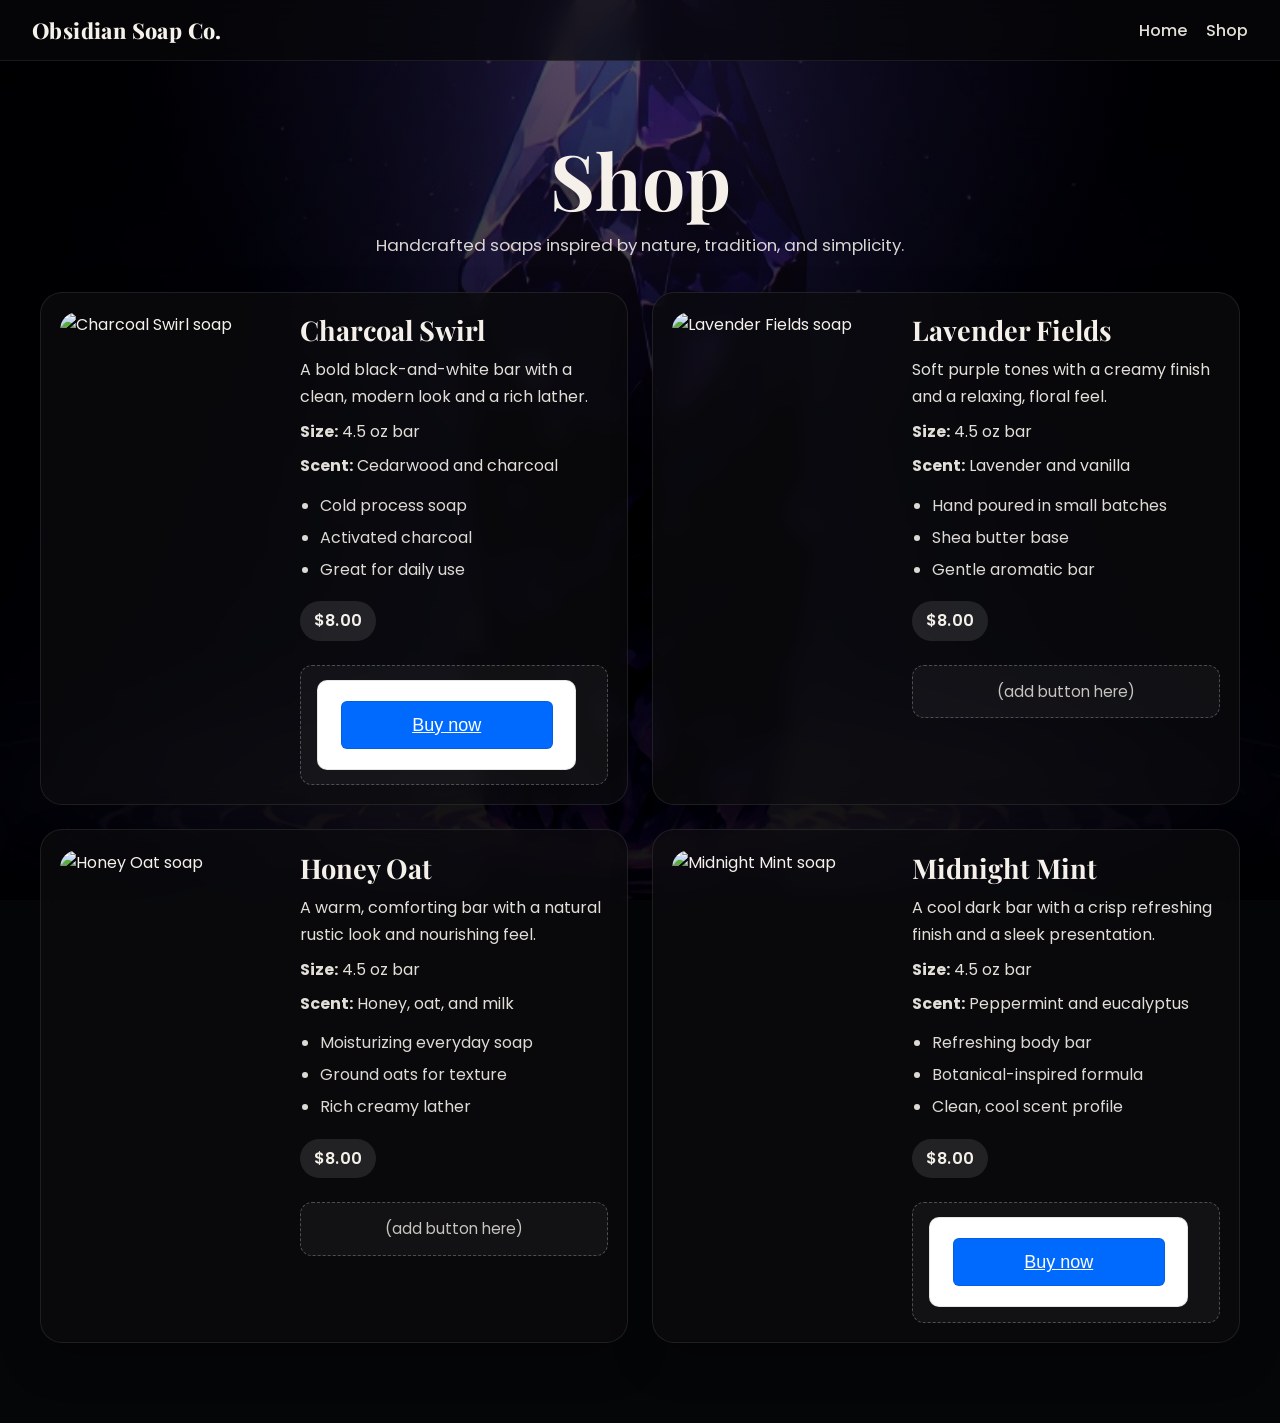
==== commit 7f7d7a97: "Update shop.html" ====
--- a/shop.html
+++ b/shop.html
@@ -20,7 +20,7 @@
 </header>
 
 <div class="page-bg">
-  <img src="images/image-2.jpg" alt="Dark crystal background">
+  <img src="images/obsidian1.jpg" alt="Dark crystal background">
 </div>
 <div class="page-overlay"></div>
 
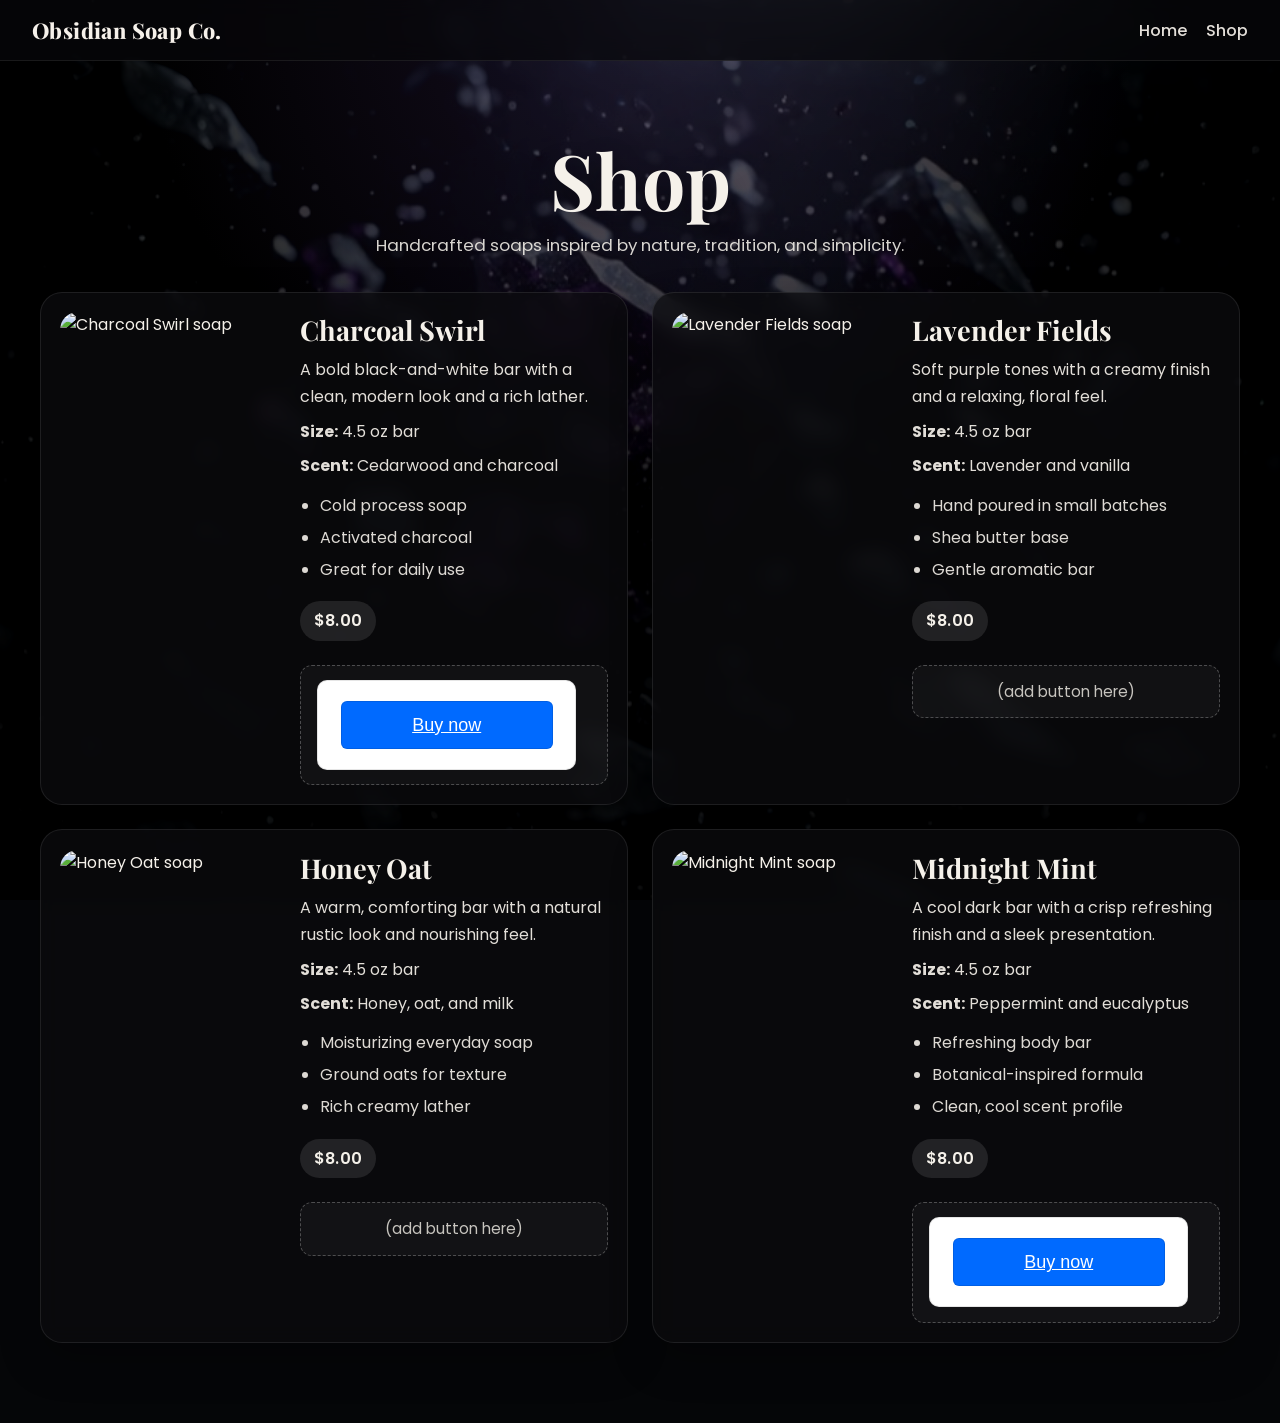
==== commit 1f5ea26d: "Update shop.html" ====
--- a/shop.html
+++ b/shop.html
@@ -20,7 +20,7 @@
 </header>
 
 <div class="page-bg">
-  <img src="images/obsidian1.jpg" alt="Dark crystal background">
+  <img src="images/shop back ground.png" alt="Dark crystal background">
 </div>
 <div class="page-overlay"></div>
 
